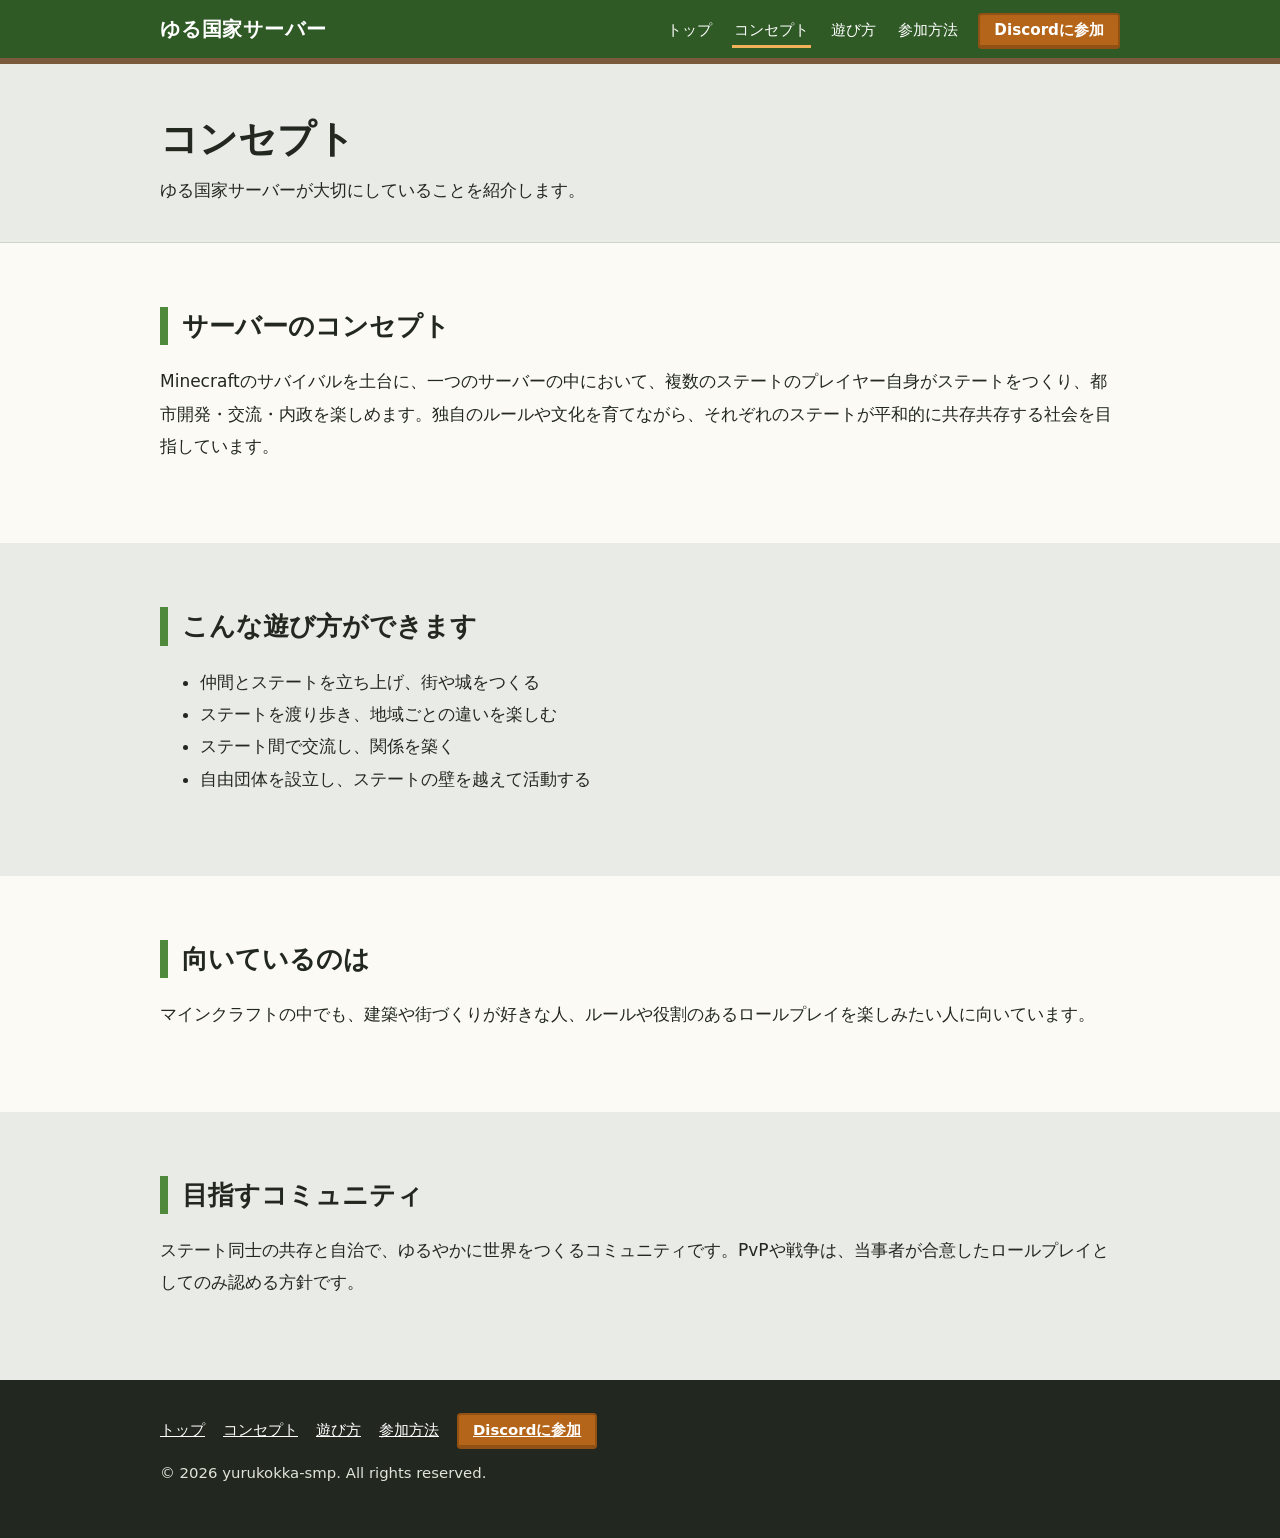
==== about.html @ f7d9934f "2.5 文章をさらに校正" ====
<!doctype html>
<html lang="ja">
    <head>
        <meta charset="utf-8" />
        <meta name="viewport" content="width=device-width,initial-scale=1" />
        <title>コンセプト | ゆる国家サーバー</title>
        <meta
            name="description"
            content="あなたも領主になれる。自由な国家サーバー。"
        />
        <link rel="stylesheet" href="assets/css/style.css" />
    </head>
    <body>
        <header class="site">
            <div class="wrap">
                <a class="mark" href="index.html">ゆる国家サーバー</a>
                <nav aria-label="メインメニュー">
                    <ul>
                        <li><a href="index.html">トップ</a></li>
                        <li><a href="about.html" aria-current="page">コンセプト</a></li>
                        <li><a href="states.html">遊び方</a></li>
                        <li><a href="join.html">参加方法</a></li>
                        <li>
                            <a class="nav-btn" href="https://discord.gg/5CbJVYsCVV" target="_blank" rel="noopener"
                                >Discordに参加</a
                            >
                        </li>
                    </ul>
                </nav>
            </div>
        </header>
        <main>
            <div class="page-head">
                <div class="wrap">
                    <h1>コンセプト</h1>
                    <p>ゆる国家サーバーが大切にしていることを紹介します。</p>
                </div>
            </div>
            <section class="block">
                <div class="wrap">
                    <h2>サーバーのコンセプト</h2>
                    <p>
                        Minecraftのサバイバルを土台に、一つのサーバーの中において、複数のステートのプレイヤー自身がステートをつくり、都市開発・交流・内政を楽しめます。独自のルールや文化を育てながら、それぞれのステートが平和的に共存共存する社会を目指しています。
                    </p>
                </div>
            </section>
            <section class="block alt">
                <div class="wrap">
                    <h2>こんな遊び方ができます</h2>
                    <ul>
                        <li>仲間とステートを立ち上げ、街や城をつくる</li>
                        <li>ステートを渡り歩き、地域ごとの違いを楽しむ</li>
                        <li>ステート間で交流し、関係を築く</li>
                        <li>自由団体を設立し、ステートの壁を越えて活動する</li>
                    </ul>
                </div>
            </section>
            <section class="block">
                <div class="wrap">
                    <h2>向いているのは</h2>
                    <p>
                        マインクラフトの中でも、建築や街づくりが好きな人、ルールや役割のあるロールプレイを楽しみたい人に向いています。
                    </p>
                </div>
            </section>
            <section class="block alt">
                <div class="wrap">
                    <h2>目指すコミュニティ</h2>
                    <p>
                        ステート同士の共存と自治で、ゆるやかに世界をつくるコミュニティです。PvPや戦争は、当事者が合意したロールプレイとしてのみ認める方針です。
                    </p>
                </div>
            </section>
        </main>
        <footer class="site">
            <div class="wrap">
                <ul>
                    <li><a href="index.html">トップ</a></li>
                    <li><a href="about.html">コンセプト</a></li>
                    <li><a href="states.html">遊び方</a></li>
                    <li><a href="join.html">参加方法</a></li>
                    <li>
                        <a class="nav-btn" href="https://discord.gg/5CbJVYsCVV" target="_blank" rel="noopener"
                            >Discordに参加</a
                        >
                    </li>
                </ul>
                <p>© 2026 yurukokka-smp. All rights reserved.</p>
            </div>
        </footer>
        <script src="assets/js/main.js"></script>
    </body>
</html>
---- assets/css/style.css ----
/* ゆる国家サーバー 共通スタイル。色は :root の変数だけ直せば全体に反映されます */
:root{--grass:#4f8a3c;--grass-d:#2f5a26;--dirt:#7a5a3a;--stone:#e9ebe6;--sky:#bfe1f2;--ink:#22281f;--paper:#fbfaf5;--accent:#b5651a;--line:#cfd3c8}
*{box-sizing:border-box}
html{scroll-behavior:smooth}
body{margin:0;background:var(--paper);color:var(--ink);font:17px/1.9 "Hiragino Sans","Yu Gothic UI","Meiryo",system-ui,sans-serif;overflow-wrap:anywhere}
img{max-width:100%;height:auto}
a{color:var(--grass-d)}
:focus-visible{outline:3px solid var(--accent);outline-offset:2px}
.wrap{max-width:1000px;margin:0 auto;padding:0 20px}
header.site{background:var(--grass-d);color:#fff;border-bottom:6px solid var(--dirt)}
header.site .wrap{display:flex;flex-wrap:wrap;align-items:center;justify-content:space-between;gap:8px 20px;padding-top:10px;padding-bottom:10px}
.mark{font-weight:900;font-size:1.25rem;color:#fff;text-decoration:none;letter-spacing:.04em}
nav ul{display:flex;flex-wrap:wrap;gap:4px 18px;list-style:none;margin:0;padding:0}
nav a{color:#fff;text-decoration:none;padding:6px 2px;border-bottom:3px solid transparent;font-size:.95rem}
nav a:hover,nav a[aria-current]{border-bottom-color:#f0b35a}
.nav-btn{background:var(--accent);border:2px solid #0003 !important;border-bottom-width:4px !important;border-radius:4px;padding:6px 14px !important;font-weight:700}
.hero{position:relative;background:#16301a;color:#fff}
.hero img{display:block;width:100%;height:min(78vh,720px);min-height:420px;object-fit:cover;object-position:30% 40%}
.hero-text{position:absolute;inset:auto 0 0 0;padding:90px 0 36px;background:linear-gradient(#0000,#0b1a0ccc 70%)}
.hero h1{font-size:clamp(1.8rem,5.5vw,3.4rem);line-height:1.35;margin:0 0 12px;text-shadow:0 2px 6px #000a}
.hero p{max-width:36em;font-size:1.05rem;margin:0;text-shadow:0 1px 4px #000a}
.hero .cap{font-size:.8rem;margin-top:14px;opacity:.85}
.page-head{background:var(--stone);border-bottom:1px solid var(--line);padding:48px 0 36px}
.page-head h1{margin:0 0 8px;font-size:clamp(1.7rem,4.5vw,2.4rem);line-height:1.4}
.page-head p{margin:0;max-width:36em}
.btns{display:flex;flex-wrap:wrap;gap:12px;margin-top:24px}
.btn{display:inline-block;padding:12px 24px;background:var(--accent);color:#fff;text-decoration:none;font-weight:700;border:2px solid #0003;border-bottom-width:5px;border-radius:4px}
.btn:hover{filter:brightness(1.1)}
.btn.sub{background:#fff;color:var(--grass-d)}
section.block{padding:64px 0}
section.alt{background:var(--stone)}
h2{font-size:1.6rem;line-height:1.5;margin:0 0 20px;padding-left:14px;border-left:8px solid var(--grass)}
.grid{display:grid;grid-template-columns:repeat(auto-fit,minmax(220px,1fr));gap:20px;margin-top:24px}
.card{background:#fff;border:2px solid var(--line);border-top:6px solid var(--grass);padding:18px 20px}
.card h3{margin:0 0 6px;font-size:1.15rem}
.card p{margin:0;font-size:.98rem;line-height:1.8}
.slot{display:flex;align-items:center;justify-content:center;text-align:center;min-height:180px;background:repeating-conic-gradient(#d9ddd2 0 25%,#e9ebe6 0 50%) 0 0/32px 32px;border:2px dashed var(--grass-d);color:var(--grass-d);font-size:.9rem;padding:12px;margin:20px 0}
.steps{padding-left:1.4em}
.steps li{margin-bottom:10px}
dl.terms dt{font-weight:700;margin-top:16px}
dl.terms dd{margin:2px 0 0}
footer.site{background:var(--ink);color:#dfe3d8;padding:36px 0;font-size:.93rem}
footer.site a{color:#fff}
footer.site ul{list-style:none;display:flex;flex-wrap:wrap;gap:6px 18px;padding:0;margin:0 0 14px}
@media(max-width:600px){body{font-size:16px}.hero img{min-height:560px;object-position:22% 40%}.hero-text{padding-top:60px}section.block{padding:44px 0}}
@media(prefers-reduced-motion:reduce){html{scroll-behavior:auto}}
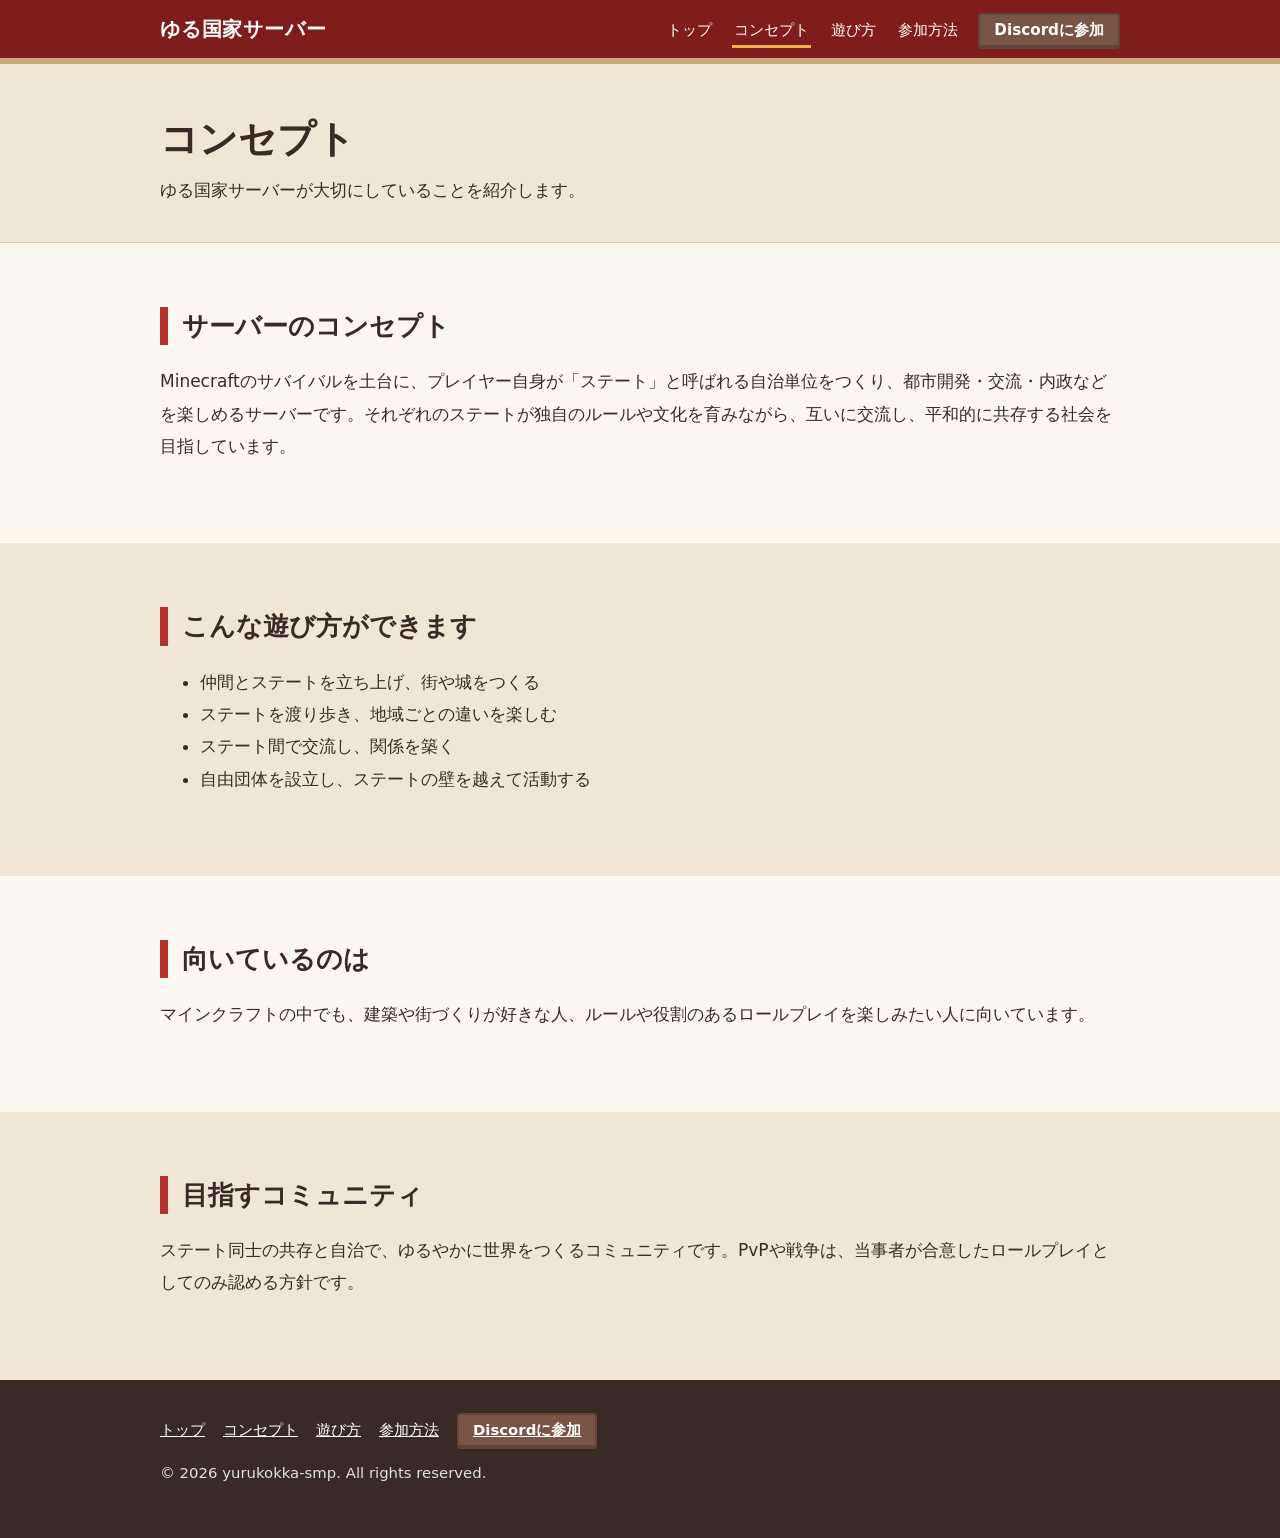
==== commit 5a98bf12: "3.2 文章を修正（サーバーコンセプト" ====
--- a/about.html
+++ b/about.html
@@ -2,13 +2,12 @@
 <html lang="ja">
     <head>
         <meta charset="utf-8" />
+        <meta name="author" content="paper3094">
         <meta name="viewport" content="width=device-width,initial-scale=1" />
-        <title>コンセプト | ゆる国家サーバー</title>
-        <meta
-            name="description"
-            content="あなたも領主になれる。自由な国家サーバー。"
-        />
+        <title>ゆる国家サーバー | Minecraft 国家サーバー</title>
+        <meta name="description" content="あなたも領主になれる。自由な国家サーバー。"/>
         <link rel="stylesheet" href="assets/css/style.css" />
+        <link rel="icon" href="assets/images/favicon.ico">
     </head>
     <body>
         <header class="site">
@@ -40,7 +39,7 @@
                 <div class="wrap">
                     <h2>サーバーのコンセプト</h2>
                     <p>
-                        Minecraftのサバイバルを土台に、一つのサーバーの中において、複数のステートのプレイヤー自身がステートをつくり、都市開発・交流・内政を楽しめます。独自のルールや文化を育てながら、それぞれのステートが平和的に共存共存する社会を目指しています。
+                        Minecraftのサバイバルを土台に、プレイヤー自身が「ステート」と呼ばれる自治単位をつくり、都市開発・交流・内政などを楽しめるサーバーです。それぞれのステートが独自のルールや文化を育みながら、互いに交流し、平和的に共存する社会を目指しています。
                     </p>
                 </div>
             </section>
--- a/assets/css/style.css
+++ b/assets/css/style.css
@@ -1,46 +1,266 @@
 /* ゆる国家サーバー 共通スタイル。色は :root の変数だけ直せば全体に反映されます */
-:root{--grass:#4f8a3c;--grass-d:#2f5a26;--dirt:#7a5a3a;--stone:#e9ebe6;--sky:#bfe1f2;--ink:#22281f;--paper:#fbfaf5;--accent:#b5651a;--line:#cfd3c8}
-*{box-sizing:border-box}
-html{scroll-behavior:smooth}
-body{margin:0;background:var(--paper);color:var(--ink);font:17px/1.9 "Hiragino Sans","Yu Gothic UI","Meiryo",system-ui,sans-serif;overflow-wrap:anywhere}
-img{max-width:100%;height:auto}
-a{color:var(--grass-d)}
-:focus-visible{outline:3px solid var(--accent);outline-offset:2px}
-.wrap{max-width:1000px;margin:0 auto;padding:0 20px}
-header.site{background:var(--grass-d);color:#fff;border-bottom:6px solid var(--dirt)}
-header.site .wrap{display:flex;flex-wrap:wrap;align-items:center;justify-content:space-between;gap:8px 20px;padding-top:10px;padding-bottom:10px}
-.mark{font-weight:900;font-size:1.25rem;color:#fff;text-decoration:none;letter-spacing:.04em}
-nav ul{display:flex;flex-wrap:wrap;gap:4px 18px;list-style:none;margin:0;padding:0}
-nav a{color:#fff;text-decoration:none;padding:6px 2px;border-bottom:3px solid transparent;font-size:.95rem}
-nav a:hover,nav a[aria-current]{border-bottom-color:#f0b35a}
-.nav-btn{background:var(--accent);border:2px solid #0003 !important;border-bottom-width:4px !important;border-radius:4px;padding:6px 14px !important;font-weight:700}
-.hero{position:relative;background:#16301a;color:#fff}
-.hero img{display:block;width:100%;height:min(78vh,720px);min-height:420px;object-fit:cover;object-position:30% 40%}
-.hero-text{position:absolute;inset:auto 0 0 0;padding:90px 0 36px;background:linear-gradient(#0000,#0b1a0ccc 70%)}
-.hero h1{font-size:clamp(1.8rem,5.5vw,3.4rem);line-height:1.35;margin:0 0 12px;text-shadow:0 2px 6px #000a}
-.hero p{max-width:36em;font-size:1.05rem;margin:0;text-shadow:0 1px 4px #000a}
-.hero .cap{font-size:.8rem;margin-top:14px;opacity:.85}
-.page-head{background:var(--stone);border-bottom:1px solid var(--line);padding:48px 0 36px}
-.page-head h1{margin:0 0 8px;font-size:clamp(1.7rem,4.5vw,2.4rem);line-height:1.4}
-.page-head p{margin:0;max-width:36em}
-.btns{display:flex;flex-wrap:wrap;gap:12px;margin-top:24px}
-.btn{display:inline-block;padding:12px 24px;background:var(--accent);color:#fff;text-decoration:none;font-weight:700;border:2px solid #0003;border-bottom-width:5px;border-radius:4px}
-.btn:hover{filter:brightness(1.1)}
-.btn.sub{background:#fff;color:var(--grass-d)}
-section.block{padding:64px 0}
-section.alt{background:var(--stone)}
-h2{font-size:1.6rem;line-height:1.5;margin:0 0 20px;padding-left:14px;border-left:8px solid var(--grass)}
-.grid{display:grid;grid-template-columns:repeat(auto-fit,minmax(220px,1fr));gap:20px;margin-top:24px}
-.card{background:#fff;border:2px solid var(--line);border-top:6px solid var(--grass);padding:18px 20px}
-.card h3{margin:0 0 6px;font-size:1.15rem}
-.card p{margin:0;font-size:.98rem;line-height:1.8}
-.slot{display:flex;align-items:center;justify-content:center;text-align:center;min-height:180px;background:repeating-conic-gradient(#d9ddd2 0 25%,#e9ebe6 0 50%) 0 0/32px 32px;border:2px dashed var(--grass-d);color:var(--grass-d);font-size:.9rem;padding:12px;margin:20px 0}
-.steps{padding-left:1.4em}
-.steps li{margin-bottom:10px}
-dl.terms dt{font-weight:700;margin-top:16px}
-dl.terms dd{margin:2px 0 0}
-footer.site{background:var(--ink);color:#dfe3d8;padding:36px 0;font-size:.93rem}
-footer.site a{color:#fff}
-footer.site ul{list-style:none;display:flex;flex-wrap:wrap;gap:6px 18px;padding:0;margin:0 0 14px}
-@media(max-width:600px){body{font-size:16px}.hero img{min-height:560px;object-position:22% 40%}.hero-text{padding-top:60px}section.block{padding:44px 0}}
-@media(prefers-reduced-motion:reduce){html{scroll-behavior:auto}}
+:root{
+  /* 変数名は旧テーマのまま。役割は右のコメントを参照 */
+  --grass:#b3322d;   /* 見出しの線・カードの上線 */
+  --grass-d:#7f1d1d; /* ヘッダー背景・リンク・文字色付きボタン */
+  --dirt:#c9a77c;    /* ヘッダー下線 */
+  --stone:#f1e6d6;   /* 交互セクション・ページ見出しの背景 */
+  --sky:#f7efe3;     /* 予備(現在未使用) */
+  --ink:#3a2a26;     /* 本文 */
+  --paper:#fbf6ee;   /* ページ背景 */
+  --accent:#795548;  /* ボタン・フォーカス */
+  --line:#dccbb2;    /* 罫線 */
+}
+* {
+    box-sizing: border-box;
+}
+html {
+    scroll-behavior: smooth;
+}
+body {
+    margin: 0;
+    background: var(--paper);
+    color: var(--ink);
+    font:
+        17px/1.9 "Hiragino Sans",
+        "Yu Gothic UI",
+        "Meiryo",
+        system-ui,
+        sans-serif;
+    overflow-wrap: anywhere;
+}
+img {
+    max-width: 100%;
+    height: auto;
+}
+a {
+    color: var(--grass-d);
+}
+:focus-visible {
+    outline: 3px solid var(--accent);
+    outline-offset: 2px;
+}
+.wrap {
+    max-width: 1000px;
+    margin: 0 auto;
+    padding: 0 20px;
+}
+header.site {
+    background: var(--grass-d);
+    color: #fff;
+    border-bottom: 6px solid var(--dirt);
+}
+header.site .wrap {
+    display: flex;
+    flex-wrap: wrap;
+    align-items: center;
+    justify-content: space-between;
+    gap: 8px 20px;
+    padding-top: 10px;
+    padding-bottom: 10px;
+}
+.mark {
+    font-weight: 900;
+    font-size: 1.25rem;
+    color: #fff;
+    text-decoration: none;
+    letter-spacing: 0.04em;
+}
+nav ul {
+    display: flex;
+    flex-wrap: wrap;
+    gap: 4px 18px;
+    list-style: none;
+    margin: 0;
+    padding: 0;
+}
+nav a {
+    color: #fff;
+    text-decoration: none;
+    padding: 6px 2px;
+    border-bottom: 3px solid transparent;
+    font-size: 0.95rem;
+}
+nav a:hover,
+nav a[aria-current] {
+    border-bottom-color: #f0b35a;
+}
+.nav-btn {
+    background: var(--accent);
+    border: 2px solid #0003 !important;
+    border-bottom-width: 4px !important;
+    border-radius: 4px;
+    padding: 6px 14px !important;
+    font-weight: 700;
+}
+.hero {
+    position: relative;
+    background: #16301a;
+    color: #fff;
+}
+.hero img {
+    display: block;
+    width: 100%;
+    height: min(78vh, 720px);
+    min-height: 420px;
+    object-fit: cover;
+    object-position: 30% 40%;
+}
+.hero-text {
+    position: absolute;
+    inset: auto 0 0 0;
+    padding: 90px 0 36px;
+    background: linear-gradient(#0000, #0b1a0ccc 70%);
+}
+.hero h1 {
+    font-size: clamp(1.8rem, 5.5vw, 3.4rem);
+    line-height: 1.35;
+    margin: 0 0 12px;
+    text-shadow: 0 2px 6px #000a;
+}
+.hero p {
+    max-width: 36em;
+    font-size: 1.05rem;
+    margin: 0;
+    text-shadow: 0 1px 4px #000a;
+}
+.hero .cap {
+    font-size: 0.8rem;
+    margin-top: 14px;
+    opacity: 0.85;
+}
+.page-head {
+    background: var(--stone);
+    border-bottom: 1px solid var(--line);
+    padding: 48px 0 36px;
+}
+.page-head h1 {
+    margin: 0 0 8px;
+    font-size: clamp(1.7rem, 4.5vw, 2.4rem);
+    line-height: 1.4;
+}
+.page-head p {
+    margin: 0;
+    max-width: 36em;
+}
+.btns {
+    display: flex;
+    flex-wrap: wrap;
+    gap: 12px;
+    margin-top: 24px;
+}
+.btn {
+    display: inline-block;
+    padding: 12px 24px;
+    background: var(--accent);
+    color: #fff;
+    text-decoration: none;
+    font-weight: 700;
+    border: 2px solid #0003;
+    border-bottom-width: 5px;
+    border-radius: 4px;
+}
+.btn:hover {
+    filter: brightness(1.1);
+}
+.btn.sub {
+    background: #fff;
+    color: var(--grass-d);
+}
+section.block {
+    padding: 64px 0;
+}
+section.alt {
+    background: var(--stone);
+}
+h2 {
+    font-size: 1.6rem;
+    line-height: 1.5;
+    margin: 0 0 20px;
+    padding-left: 14px;
+    border-left: 8px solid var(--grass);
+}
+.grid {
+    display: grid;
+    grid-template-columns: repeat(auto-fit, minmax(220px, 1fr));
+    gap: 20px;
+    margin-top: 24px;
+}
+.card {
+    background: #fff;
+    border: 2px solid var(--line);
+    border-top: 6px solid var(--grass);
+    padding: 18px 20px;
+}
+.card h3 {
+    margin: 0 0 6px;
+    font-size: 1.15rem;
+}
+.card p {
+    margin: 0;
+    font-size: 0.98rem;
+    line-height: 1.8;
+}
+.slot {
+    display: flex;
+    align-items: center;
+    justify-content: center;
+    text-align: center;
+    min-height: 180px;
+    background: repeating-conic-gradient(#d9ddd2 0 25%, #e9ebe6 0 50%) 0 0/32px 32px;
+    border: 2px dashed var(--grass-d);
+    color: var(--grass-d);
+    font-size: 0.9rem;
+    padding: 12px;
+    margin: 20px 0;
+}
+.steps {
+    padding-left: 1.4em;
+}
+.steps li {
+    margin-bottom: 10px;
+}
+dl.terms dt {
+    font-weight: 700;
+    margin-top: 16px;
+}
+dl.terms dd {
+    margin: 2px 0 0;
+}
+footer.site {
+    background: var(--ink);
+    color: #dfe3d8;
+    padding: 36px 0;
+    font-size: 0.93rem;
+}
+footer.site a {
+    color: #fff;
+}
+footer.site ul {
+    list-style: none;
+    display: flex;
+    flex-wrap: wrap;
+    gap: 6px 18px;
+    padding: 0;
+    margin: 0 0 14px;
+}
+@media (max-width: 600px) {
+    body {
+        font-size: 16px;
+    }
+    .hero img {
+        min-height: 560px;
+        object-position: 22% 40%;
+    }
+    .hero-text {
+        padding-top: 60px;
+    }
+    section.block {
+        padding: 44px 0;
+    }
+}
+@media (prefers-reduced-motion: reduce) {
+    html {
+        scroll-behavior: auto;
+    }
+}
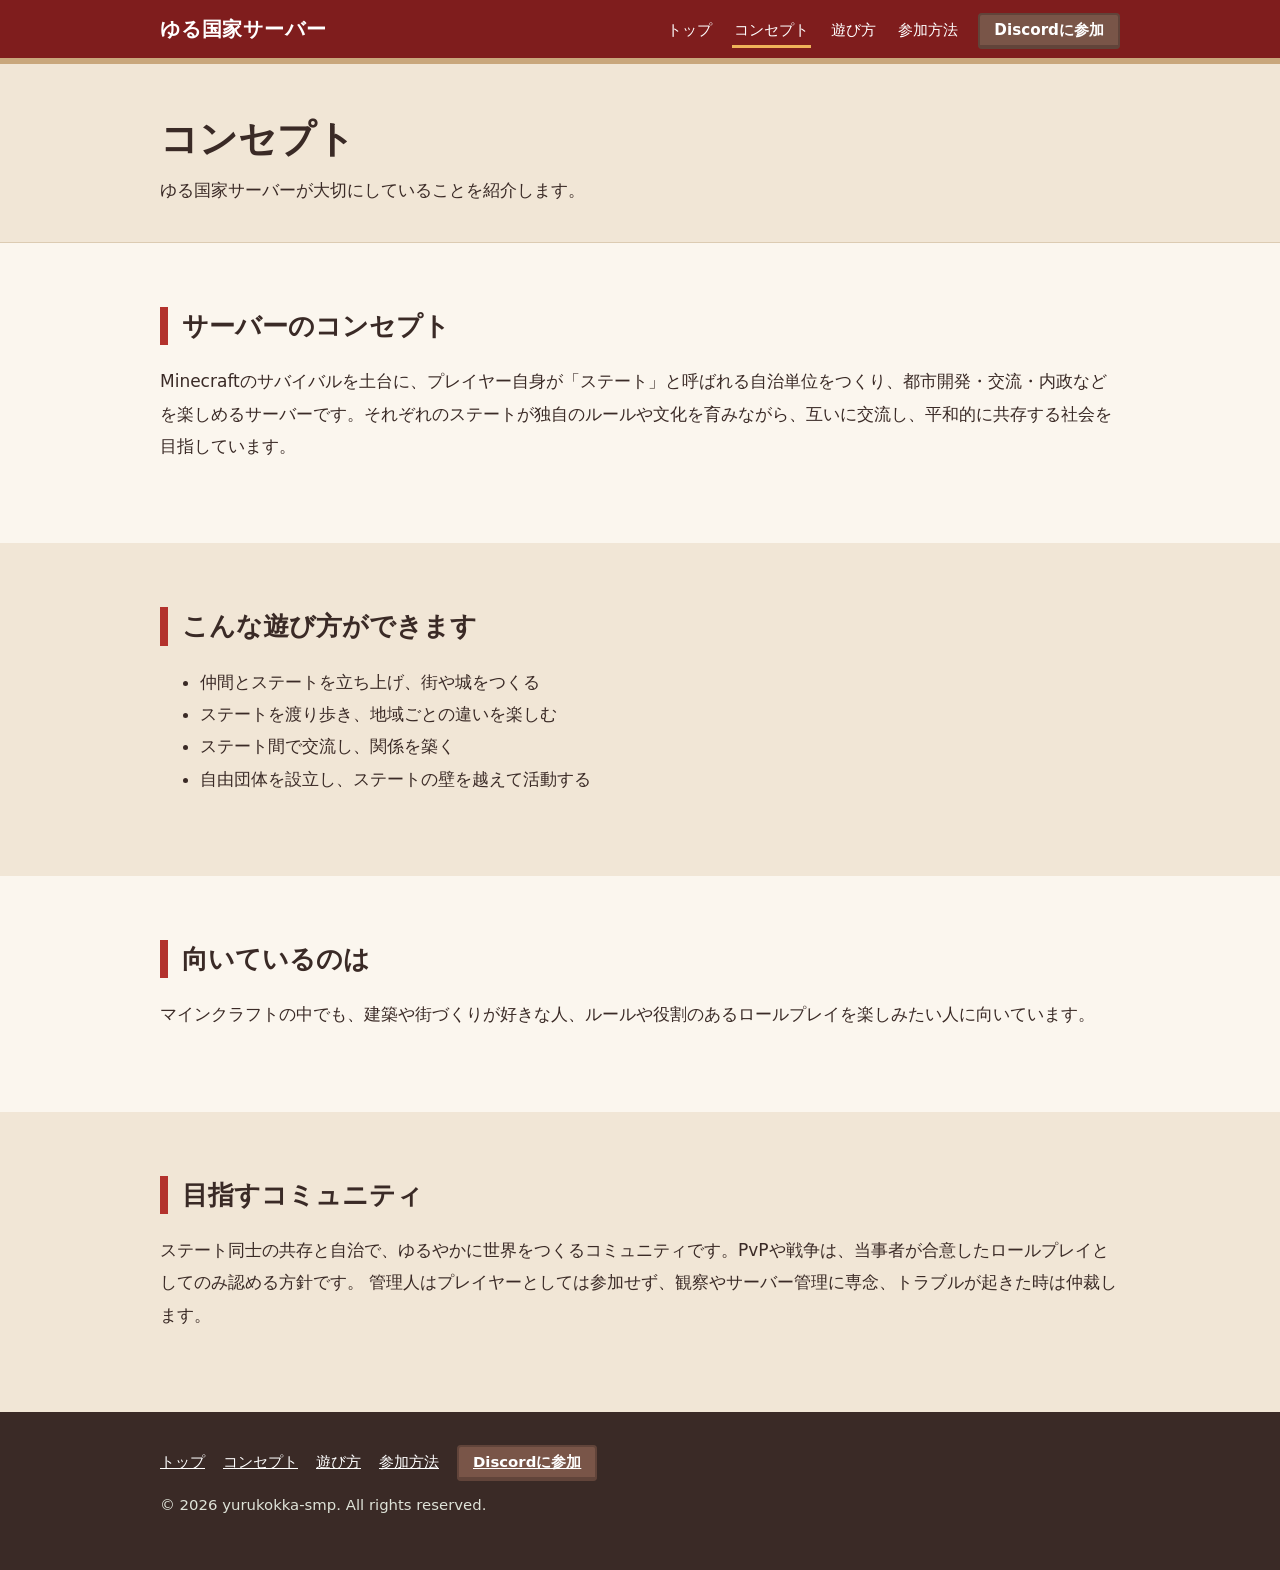
==== commit 3c105807: "3.5" ====
--- a/about.html
+++ b/about.html
@@ -67,6 +67,7 @@
                     <h2>目指すコミュニティ</h2>
                     <p>
                         ステート同士の共存と自治で、ゆるやかに世界をつくるコミュニティです。PvPや戦争は、当事者が合意したロールプレイとしてのみ認める方針です。
+                        管理人はプレイヤーとしては参加せず、観察やサーバー管理に専念、トラブルが起きた時は仲裁します。
                     </p>
                 </div>
             </section>
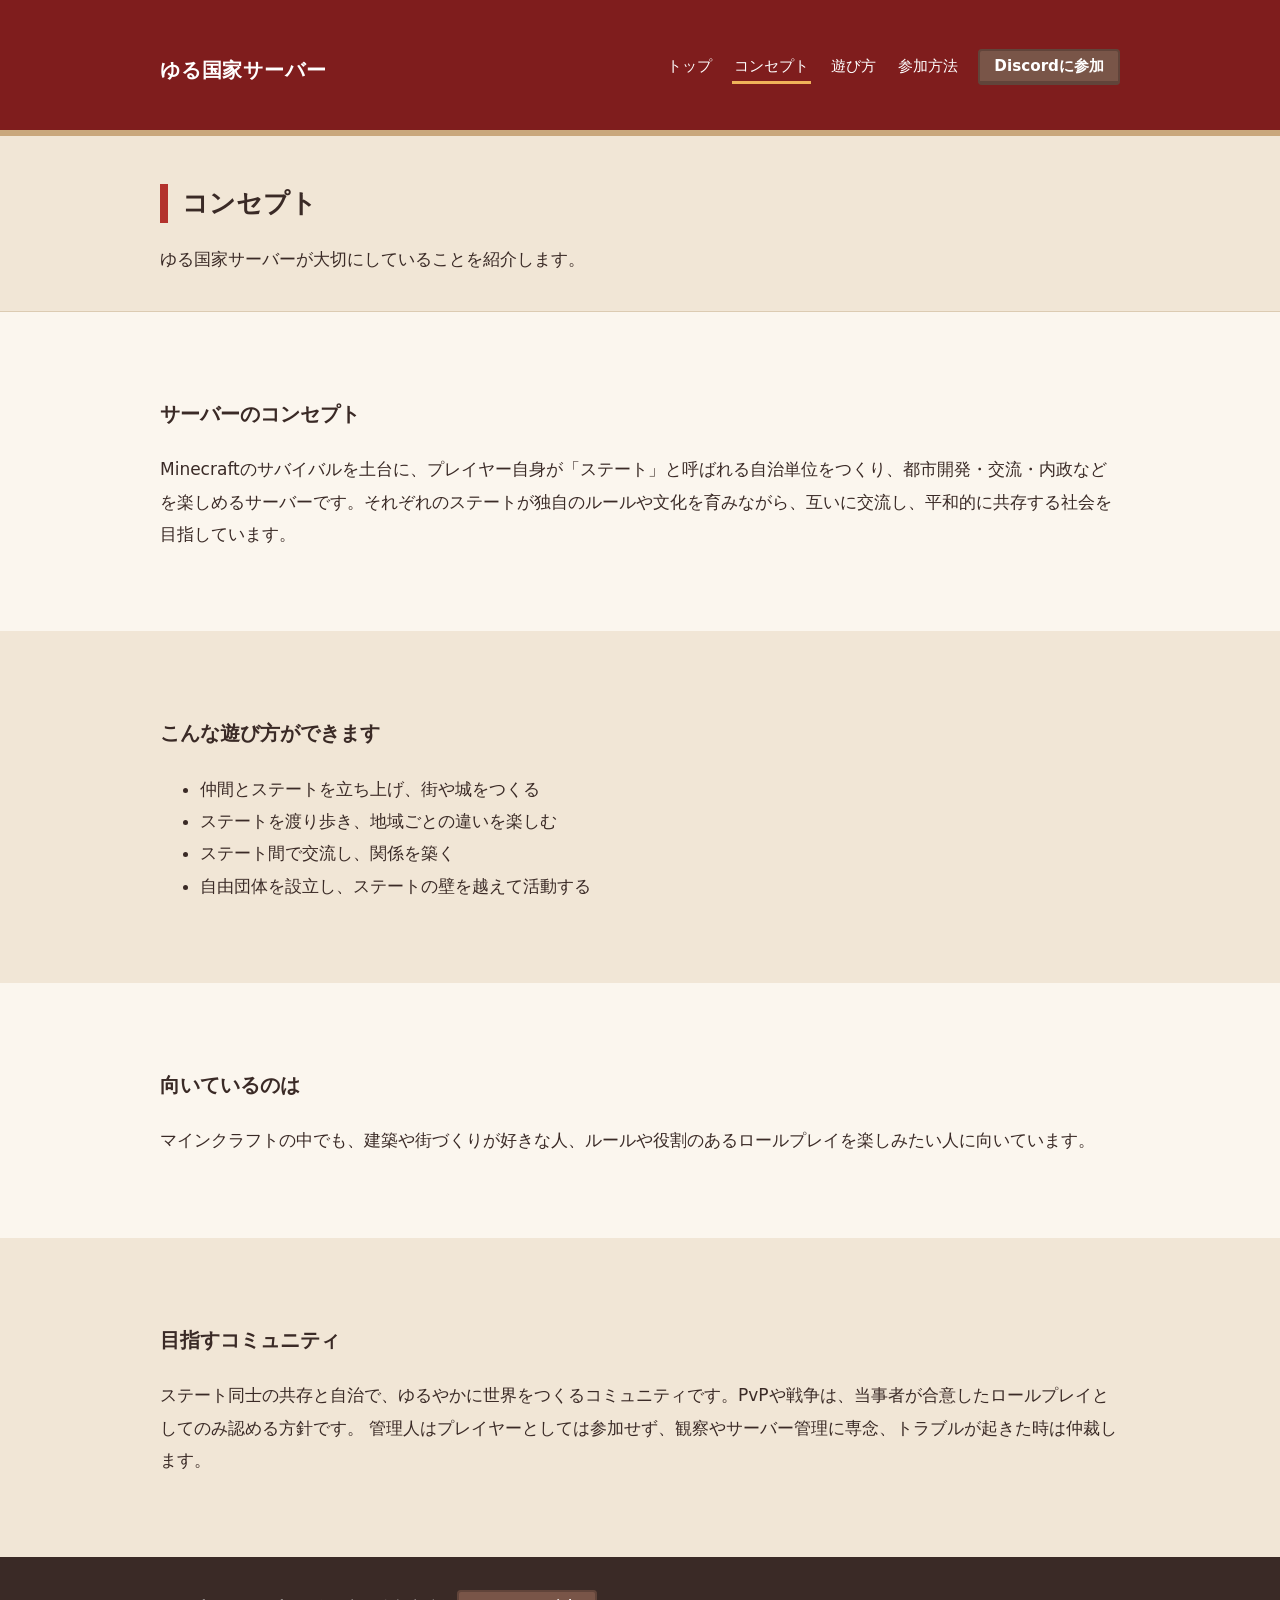
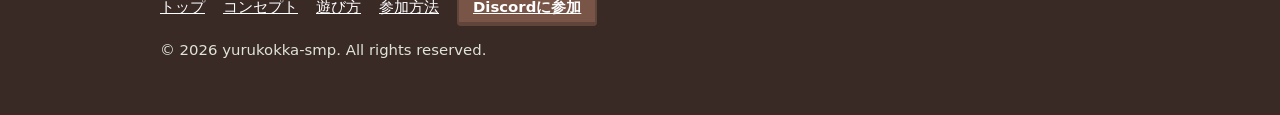
==== commit 63150c44: "4.0 h1 h2 h3タグの利用を見直した。" ====
--- a/about.html
+++ b/about.html
@@ -4,7 +4,7 @@
         <meta charset="utf-8" />
         <meta name="author" content="paper3094">
         <meta name="viewport" content="width=device-width,initial-scale=1" />
-        <title>ゆる国家サーバー | Minecraft 国家サーバー</title>
+        <title>ゆる国家サーバー</title>
         <meta name="description" content="あなたも領主になれる。自由な国家サーバー。"/>
         <link rel="stylesheet" href="assets/css/style.css" />
         <link rel="icon" href="assets/images/favicon.ico">
@@ -12,7 +12,7 @@
     <body>
         <header class="site">
             <div class="wrap">
-                <a class="mark" href="index.html">ゆる国家サーバー</a>
+                <h1 class="site-title"><a class="mark" href="index.html">ゆる国家サーバー</a></h1>
                 <nav aria-label="メインメニュー">
                     <ul>
                         <li><a href="index.html">トップ</a></li>
@@ -31,13 +31,13 @@
         <main>
             <div class="page-head">
                 <div class="wrap">
-                    <h1>コンセプト</h1>
+                    <h2 class="page-title">コンセプト</h2>
                     <p>ゆる国家サーバーが大切にしていることを紹介します。</p>
                 </div>
             </div>
             <section class="block">
                 <div class="wrap">
-                    <h2>サーバーのコンセプト</h2>
+                    <h3 class="section-title">サーバーのコンセプト</h3>
                     <p>
                         Minecraftのサバイバルを土台に、プレイヤー自身が「ステート」と呼ばれる自治単位をつくり、都市開発・交流・内政などを楽しめるサーバーです。それぞれのステートが独自のルールや文化を育みながら、互いに交流し、平和的に共存する社会を目指しています。
                     </p>
@@ -45,7 +45,7 @@
             </section>
             <section class="block alt">
                 <div class="wrap">
-                    <h2>こんな遊び方ができます</h2>
+                    <h3 class="section-title">こんな遊び方ができます</h3>
                     <ul>
                         <li>仲間とステートを立ち上げ、街や城をつくる</li>
                         <li>ステートを渡り歩き、地域ごとの違いを楽しむ</li>
@@ -56,7 +56,7 @@
             </section>
             <section class="block">
                 <div class="wrap">
-                    <h2>向いているのは</h2>
+                    <h3 class="section-title">向いているのは</h3>
                     <p>
                         マインクラフトの中でも、建築や街づくりが好きな人、ルールや役割のあるロールプレイを楽しみたい人に向いています。
                     </p>
@@ -64,7 +64,7 @@
             </section>
             <section class="block alt">
                 <div class="wrap">
-                    <h2>目指すコミュニティ</h2>
+                    <h3 class="section-title">目指すコミュニティ</h3>
                     <p>
                         ステート同士の共存と自治で、ゆるやかに世界をつくるコミュニティです。PvPや戦争は、当事者が合意したロールプレイとしてのみ認める方針です。
                         管理人はプレイヤーとしては参加せず、観察やサーバー管理に専念、トラブルが起きた時は仲裁します。
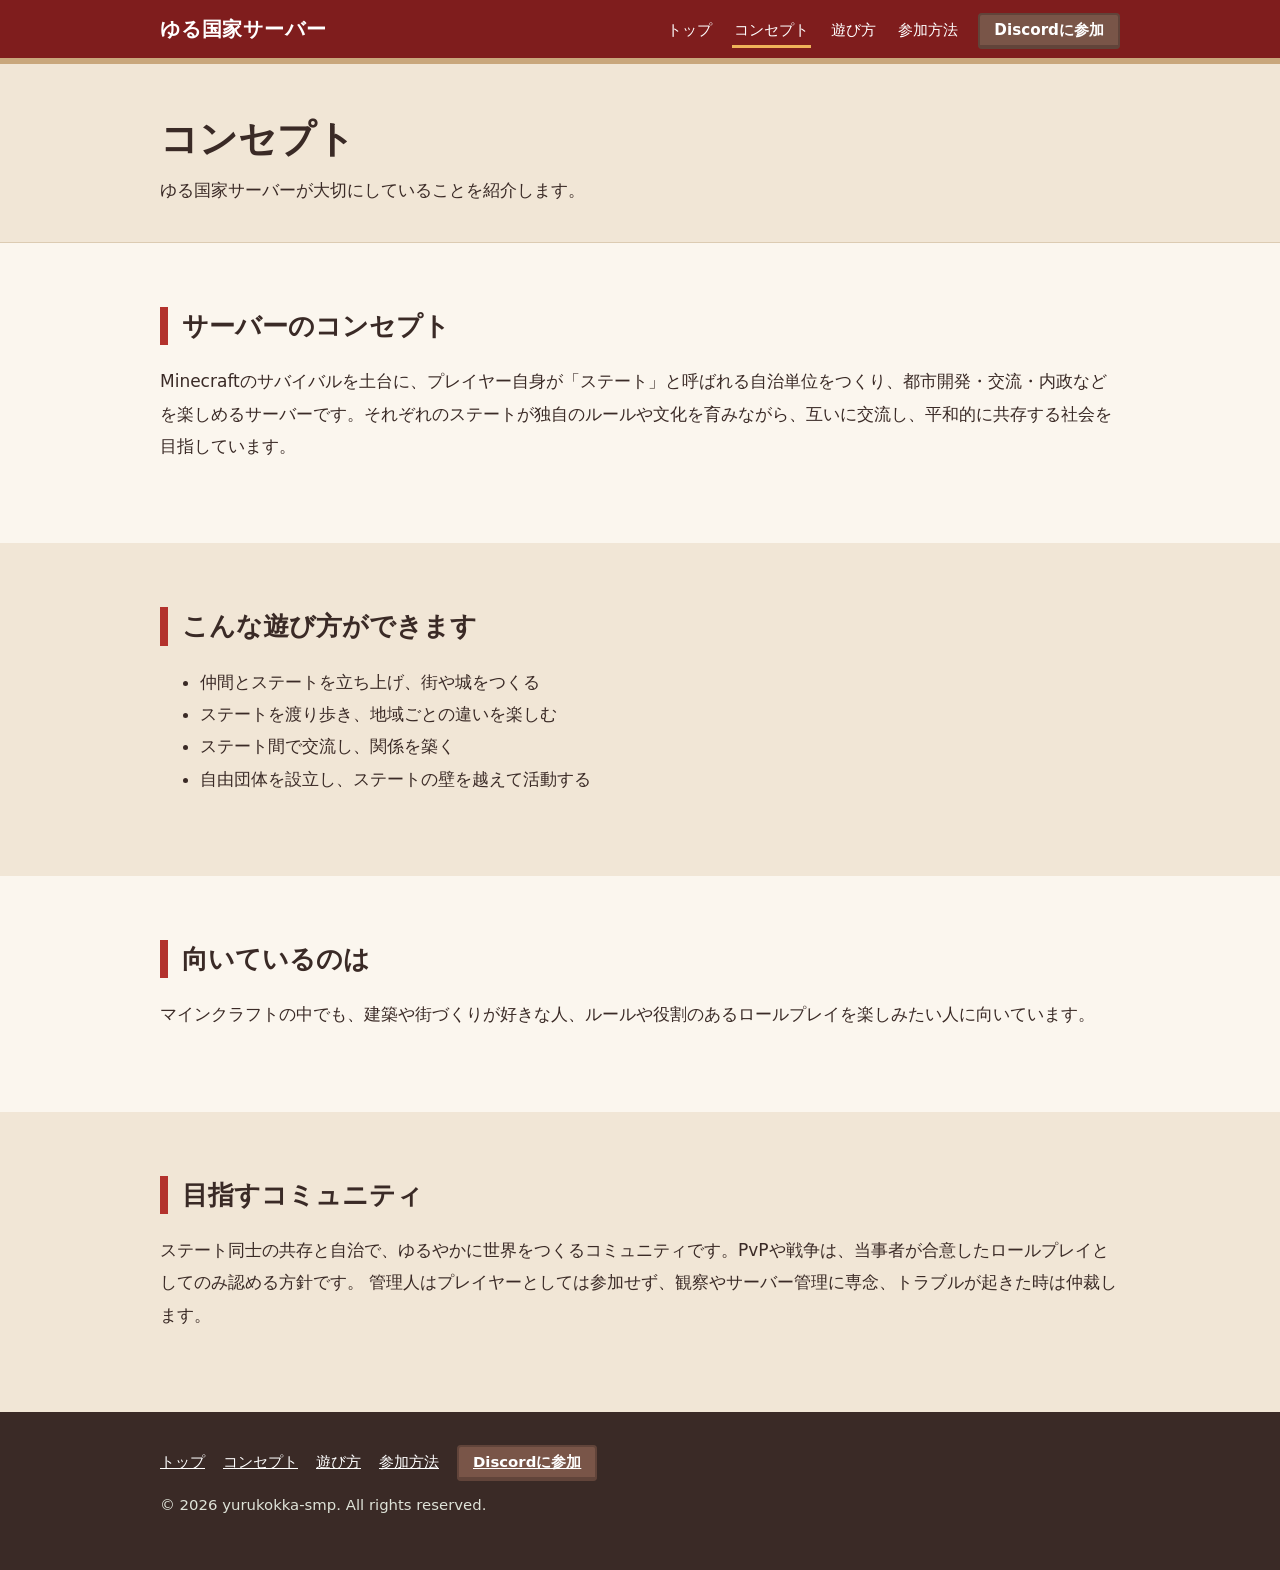
==== commit 53030a30: "4.3 ページデスクリプションの追加、子頁にも対応させました" ====
--- a/about.html
+++ b/about.html
@@ -4,8 +4,8 @@
         <meta charset="utf-8" />
         <meta name="author" content="paper3094">
         <meta name="viewport" content="width=device-width,initial-scale=1" />
-        <title>ゆる国家サーバー</title>
-        <meta name="description" content="あなたも領主になれる。自由な国家サーバー。"/>
+        <title>コンセプト｜ゆる国家サーバー</title>
+        <meta name="description" content="ゆる国家サーバーが大切にしていることを紹介します。"/>
         <link rel="stylesheet" href="assets/css/style.css" />
         <link rel="icon" href="assets/images/favicon.ico">
     </head>
--- a/assets/css/style.css
+++ b/assets/css/style.css
@@ -1,4 +1,8 @@
 /* ゆる国家サーバー 共通スタイル。色は :root の変数だけ直せば全体に反映されます */
+/* 見出しの方針: h1〜h4 は「文書の階層(意味)」のためだけに使い、見た目は必ずクラスで指定する。
+   h1 = サイト名(各ページのヘッダーに1つだけ) / h2 = ページの題 / h3 = 節 / h4 = カード等の小見出し。
+   見た目: .site-title / .hero-title / .page-title / .section-title / .card-title
+   階層を変えても見た目が変わらないよう、h1〜h4 のタグ名セレクタは使わないこと。 */
 :root{
   /* 変数名は旧テーマのまま。役割は右のコメントを参照 */
   --grass:#b3322d;   /* 見出しの線・カードの上線 */
@@ -59,6 +63,10 @@
     padding-top: 10px;
     padding-bottom: 10px;
 }
+.site-title {
+    margin: 0;
+    font-size: 1.25rem; /* 中の .mark と同じ大きさにして、行の高さを従来と同じに保つ */
+}
 .mark {
     font-weight: 900;
     font-size: 1.25rem;
@@ -112,7 +120,7 @@
     padding: 90px 0 36px;
     background: linear-gradient(#0000, #0b1a0ccc 70%);
 }
-.hero h1 {
+.hero-title {
     font-size: clamp(1.8rem, 5.5vw, 3.4rem);
     line-height: 1.35;
     margin: 0 0 12px;
@@ -134,7 +142,7 @@
     border-bottom: 1px solid var(--line);
     padding: 48px 0 36px;
 }
-.page-head h1 {
+.page-title {
     margin: 0 0 8px;
     font-size: clamp(1.7rem, 4.5vw, 2.4rem);
     line-height: 1.4;
@@ -173,7 +181,7 @@
 section.alt {
     background: var(--stone);
 }
-h2 {
+.section-title {
     font-size: 1.6rem;
     line-height: 1.5;
     margin: 0 0 20px;
@@ -192,7 +200,7 @@
     border-top: 6px solid var(--grass);
     padding: 18px 20px;
 }
-.card h3 {
+.card-title {
     margin: 0 0 6px;
     font-size: 1.15rem;
 }
